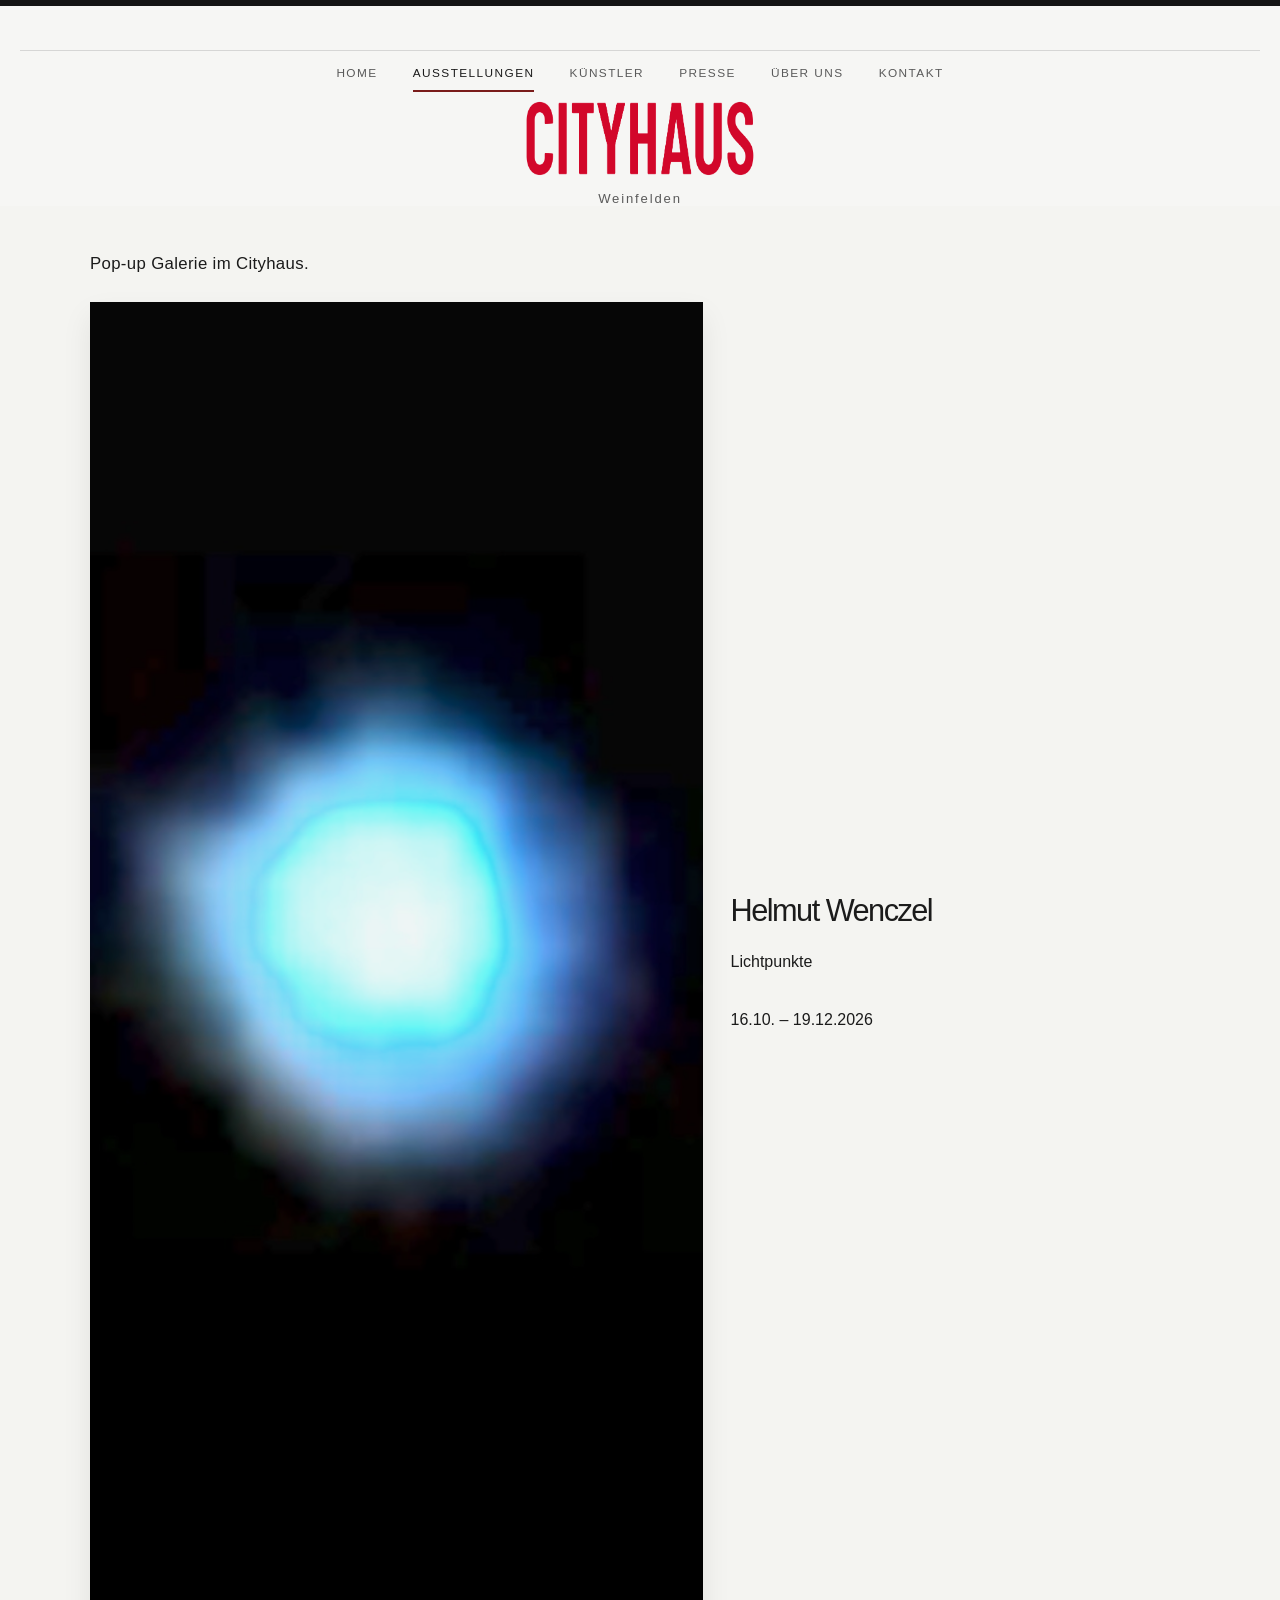
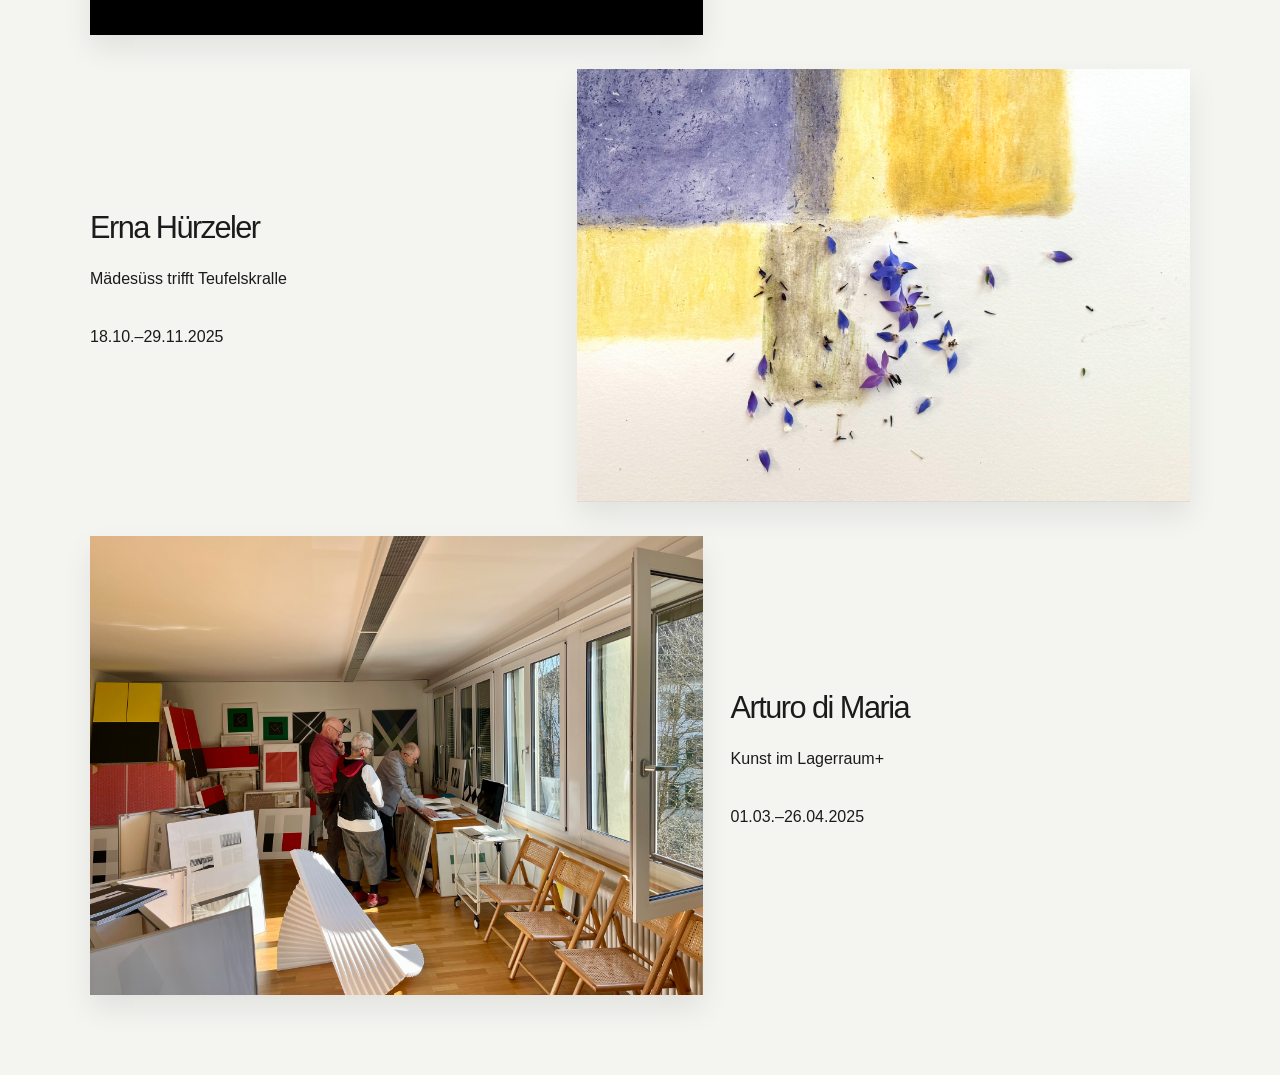
==== ausstellungen.html @ dcb04185 "Initial Cityhaus_web_neu project" ====
<!DOCTYPE html>
<html lang="de">
  <head>
    <meta charset="UTF-8" />
    <meta name="viewport" content="width=device-width, initial-scale=1.0" />
    <meta name="description" content="Ausstellungen im Cityhaus Weinfelden." />
    <title>Ausstellungen — Cityhaus</title>
    <link rel="stylesheet" href="css/style.css" />
  </head>
  <body>
    <header class="site-header">
      <button class="nav-toggle" type="button" aria-label="Menü öffnen" aria-expanded="false">
        <span></span>
        <span></span>
        <span></span>
      </button>

      <nav class="main-nav" aria-label="Hauptmenü">
        <ul>
          <li><a href="index.html">Home</a></li>
          <li><a href="ausstellungen.html" class="active">Ausstellungen</a></li>
          <li><a href="kuenstler.html">Künstler</a></li>
          <li><a href="presse.html">Presse</a></li>
          <li><a href="ueber-uns.html">Über uns</a></li>
          <li><a href="kontakt.html">Kontakt</a></li>
        </ul>
      </nav>

      <div class="brand" aria-label="Cityhaus logo">
        <img src="assets/Logo_Cityhaus.png" alt="Cityhaus Logo" />
        <div class="brand-location">Weinfelden</div>
      </div>
    </header>

    <main class="page-shell">
      <section class="page-intro">
        <p class="eyebrow">Pop-up Galerie im Cityhaus.</p>
      </section>

      <section class="exhibition-list">
        <article class="exhibit-row">
          <div class="exhibit-image">
            <img src="assets/Startseite_Aktuell.png" alt="Lichtpunkte von Helmut Wenczel" />
          </div>
          <div class="exhibit-copy">
            <h2>Helmut Wenczel</h2>
            <p class="exhibit-title">Lichtpunkte</p>
            <p class="exhibit-dates">16.10. – 19.12.2026</p>
          </div>
        </article>

        <article class="exhibit-row reverse">
          <div class="exhibit-image">
            <img src="assets/Ausstellung_Erna.png" alt="Erna Hürzeler Mädesüss trifft Teufelskralle" />
          </div>
          <div class="exhibit-copy">
            <h2>Erna Hürzeler</h2>
            <p class="exhibit-title">Mädesüss trifft Teufelskralle</p>
            <p class="exhibit-dates">18.10.–29.11.2025</p>
          </div>
        </article>

        <article class="exhibit-row">
          <div class="exhibit-image">
            <img src="assets/Ausstellung_Arturo.png" alt="Arturo di Maria Kunst im Lagerraum+" />
          </div>
          <div class="exhibit-copy">
            <h2>Arturo di Maria</h2>
            <p class="exhibit-title">Kunst im Lagerraum+</p>
            <p class="exhibit-dates">01.03.–26.04.2025</p>
          </div>
        </article>
      </section>
    </main>

    <script src="js/script.js"></script>
  </body>
</html>
---- css/style.css ----
:root {
  --bg: #f4f4f1;
  --panel: #f7f6f2;
  --text: #1b1b1b;
  --muted: #5a5a5a;
  --line: rgba(0, 0, 0, 0.13);
  --accent: #7a1c1a;
  --shadow: 0 14px 28px rgba(0, 0, 0, 0.08);
  --font-main: -apple-system, BlinkMacSystemFont, 'Segoe UI', Arial, sans-serif;
}

* { box-sizing: border-box; }

html, body {
  margin: 0;
  padding: 0;
  min-height: 100%;
  background: var(--bg);
  color: var(--text);
  font-family: var(--font-main);
}

img {
  display: block;
  max-width: 100%;
}

a {
  color: inherit;
  text-decoration: none;
}

body {
  min-height: 100vh;
  border-top: 6px solid #141414;
}

.site-header {
  position: relative;
  display: flex;
  flex-direction: column;
  align-items: center;
  justify-content: center;
  padding: 24px 20px 0;
  background: rgba(255,255,255,0.2);
}

.brand {
  display: flex;
  flex-direction: column;
  align-items: center;
  gap: 6px;
  text-align: center;
}

.brand img {
  width: min(260px, 60vw);
  height: auto;
}

.brand-location {
  font-size: 0.82rem;
  letter-spacing: 0.14em;
  text-transform: none;
  font-weight: 500;
  color: var(--muted);
}

.main-nav {
  width: 100%;
  margin-top: 20px;
  border-top: 1px solid var(--line);
  padding-top: 12px;
}

.main-nav ul {
  list-style: none;
  display: flex;
  justify-content: center;
  align-items: center;
  flex-wrap: wrap;
  gap: 0.9rem 2.2rem;
  margin: 0;
  padding: 0;
}

.main-nav a {
  position: relative;
  display: inline-block;
  font-size: 0.74rem;
  letter-spacing: 0.12em;
  text-transform: uppercase;
  color: var(--muted);
  padding: 0 0 12px;
  transition: color 0.2s ease;
}

.main-nav a::after {
  content: "";
  position: absolute;
  left: 0;
  bottom: 0;
  width: 100%;
  height: 2px;
  background: transparent;
  transition: background 0.2s ease;
}

.main-nav a:hover,
.main-nav a.active {
  color: var(--text);
}

.main-nav a:hover::after,
.main-nav a.active::after {
  background: var(--accent);
}

.nav-toggle {
  display: none;
}

.page-shell {
  max-width: 1100px;
  width: min(1100px, calc(100% - 32px));
  margin: 0 auto;
  padding: 48px 0 80px;
}

.home-page {
  padding-top: 38px;
}

.hero-split {
  display: grid;
  grid-template-columns: 1.2fr 0.8fr;
  align-items: center;
  gap: 36px;
}

.hero-image-panel {
  background: var(--panel);
  padding: 0;
  box-shadow: var(--shadow);
}

.hero-image-panel img {
  width: 100%;
  height: auto;
  object-fit: cover;
}

.hero-copy {
  display: flex;
  flex-direction: column;
  align-items: flex-start;
  justify-content: center;
  gap: 0.2rem;
}

.hero-copy h1,
.page-intro h1,
.contact-card h1,
.about-text h1,
.press-intro h1 {
  margin: 0;
  font-size: clamp(2.2rem, 3vw, 3.1rem);
  font-weight: 600;
  letter-spacing: -0.04em;
}

.hero-copy .artist-name,
.hero-copy .series-name,
.hero-copy .event-date,
.exhibit-copy h2,
.featured-copy h2,
.artist-card h3,
.contact-card p,
.about-text p {
  margin: 0;
}

.hero-copy .artist-name {
  margin-top: 18px;
  font-weight: 700;
  font-size: 1.05rem;
}

.hero-copy .series-name,
.hero-copy .event-date,
.exhibit-title,
.exhibit-dates,
.featured-copy p,
.contact-card p,
.about-text p {
  font-size: 1rem;
  color: var(--text);
}

.page-intro {
  margin-bottom: 28px;
}

.eyebrow {
  margin: 0;
  font-weight: 500;
  letter-spacing: 0.02em;
  font-size: 1.05rem;
}

.exhibition-list {
  display: flex;
  flex-direction: column;
  gap: 34px;
}

.exhibit-row {
  display: grid;
  grid-template-columns: 1.2fr 0.9fr;
  gap: 28px;
  align-items: center;
}

.exhibit-row.reverse {
  grid-template-columns: 0.9fr 1.2fr;
}

.exhibit-row.reverse .exhibit-image { order: 2; }
.exhibit-row.reverse .exhibit-copy { order: 1; }

.exhibit-image {
  background: var(--panel);
  box-shadow: var(--shadow);
}

.exhibit-image img {
  width: 100%;
  height: auto;
  object-fit: cover;
}

.exhibit-copy {
  display: flex;
  flex-direction: column;
  gap: 0.5rem;
}

.exhibit-copy h2 {
  font-size: clamp(1.8rem, 2.4vw, 2.6rem);
  font-weight: 500;
  letter-spacing: -0.05em;
}

.exhibit-title,
.exhibit-dates {
  color: var(--text);
}

.artists-feature {
  margin-bottom: 26px;
}

.featured-artist {
  display: flex;
  flex-direction: column;
  align-items: center;
  text-align: center;
  gap: 18px;
}

.featured-artist img {
  width: min(520px, 100%);
  height: auto;
  box-shadow: var(--shadow);
}

.featured-copy {
  display: flex;
  flex-direction: column;
  gap: 8px;
}

.featured-copy h2 {
  font-size: clamp(2rem, 2.5vw, 2.8rem);
  font-weight: 500;
  letter-spacing: -0.05em;
}

.artist-row {
  display: grid;
  grid-template-columns: 1fr 1fr;
  gap: 28px;
  margin-top: 8px;
}

.artist-card {
  text-align: center;
}

.artist-card img {
  width: 100%;
  max-width: 440px;
  margin: 0 auto 12px;
  box-shadow: var(--shadow);
}

.artist-card h3 {
  font-size: 1.3rem;
  font-weight: 500;
}

.press-list {
  display: flex;
  flex-direction: column;
  gap: 18px;
  max-width: 760px;
}

.press-item {
  display: flex;
  align-items: center;
  gap: 18px;
  padding: 18px 22px;
  background: rgba(255,255,255,0.4);
  border: 1px solid var(--line);
  transition: transform 0.2s ease, border-color 0.2s ease;
}

.press-item:hover {
  transform: translateY(-1px);
  border-color: rgba(0,0,0,0.25);
}

.press-badge {
  display: inline-flex;
  align-items: center;
  justify-content: center;
  width: 52px;
  height: 28px;
  border-radius: 4px;
  background: var(--accent);
  color: white;
  font-size: 0.72rem;
  font-weight: 700;
  letter-spacing: 0.08em;
}

.about-page,
.contact-page {
  display: flex;
  flex-direction: column;
  align-items: center;
  justify-content: center;
}

.about-visual {
  width: min(840px, 100%);
  margin-bottom: 26px;
}

.about-visual img {
  width: 100%;
  height: auto;
}

.about-text {
  max-width: 760px;
  text-align: center;
}

.contact-card {
  width: min(620px, 100%);
  text-align: center;
  padding: 42px 30px;
  background: rgba(255,255,255,0.35);
  border: 1px solid var(--line);
  box-shadow: var(--shadow);
}

.contact-card h1 {
  margin-bottom: 18px;
}

.contact-card p {
  margin-bottom: 10px;
}

.contact-card a {
  color: var(--text);
  text-decoration: underline;
  text-underline-offset: 0.18em;
}

.contact-hours {
  margin-top: 26px;
}

.contact-hours h2 {
  margin: 0 0 12px;
  font-size: 1.05rem;
  letter-spacing: 0.08em;
  text-transform: uppercase;
  font-weight: 600;
}

@media (max-width: 768px) {
  .site-header {
    padding-top: 18px;
    align-items: flex-start;
  }

  .brand {
    width: 100%;
    align-items: flex-start;
    text-align: left;
  }

  .brand img {
    width: min(220px, 52vw);
  }

  .nav-toggle {
    position: fixed;
    top: 20px;
    right: 20px;
    display: block;
    width: 40px;
    height: 28px;
    background: transparent;
    border: none;
    z-index: 1001;
    cursor: pointer;
  }

  .nav-toggle span {
    position: absolute;
    left: 0;
    width: 100%;
    height: 2px;
    background: var(--text);
    transition: 0.2s ease;
  }

  .nav-toggle span:nth-child(1) { top: 0; }
  .nav-toggle span:nth-child(2) { top: 12px; }
  .nav-toggle span:nth-child(3) { top: 24px; }

  .nav-toggle.is-active span:nth-child(1) {
    top: 12px;
    transform: rotate(45deg);
  }

  .nav-toggle.is-active span:nth-child(2) {
    opacity: 0;
  }

  .nav-toggle.is-active span:nth-child(3) {
    top: 12px;
    transform: rotate(-45deg);
  }

  .main-nav {
    position: fixed;
    inset: 0;
    display: none;
    background: rgba(220, 220, 220, 0.98);
    padding: 120px 26px 36px;
    margin: 0;
    z-index: 1000;
    border-top: none;
  }

  .main-nav.is-open {
    display: block;
  }

  .main-nav ul {
    flex-direction: column;
    align-items: flex-end;
    gap: 1.4rem;
  }

  .main-nav a {
    font-size: 2rem;
    letter-spacing: 0.02em;
    text-transform: none;
    padding: 0;
  }

  .hero-split,
  .exhibit-row,
  .exhibit-row.reverse,
  .artist-row {
    grid-template-columns: 1fr;
  }

  .exhibit-row.reverse .exhibit-image,
  .exhibit-row.reverse .exhibit-copy {
    order: initial;
  }

  .page-shell {
    width: min(100% - 24px, 1100px);
    padding-top: 28px;
  }

  .contact-card {
    padding: 26px 18px;
  }
}
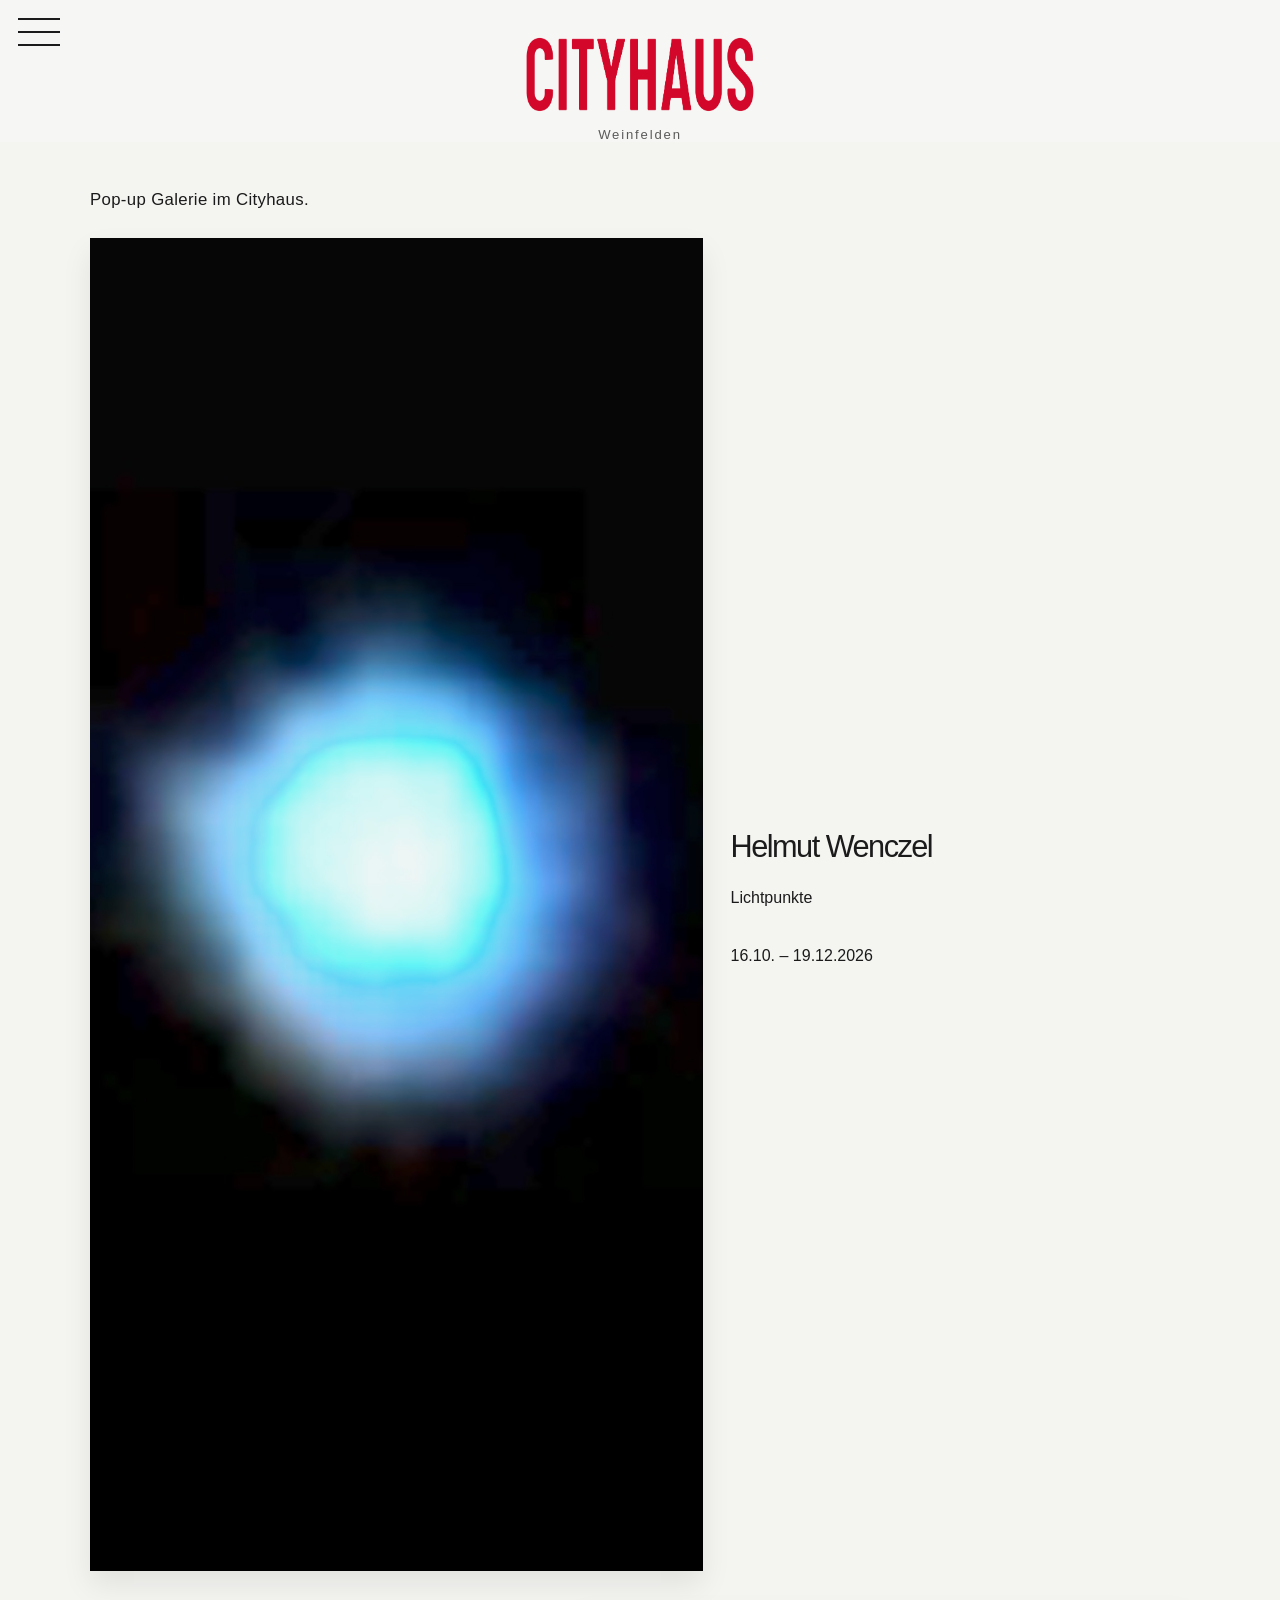
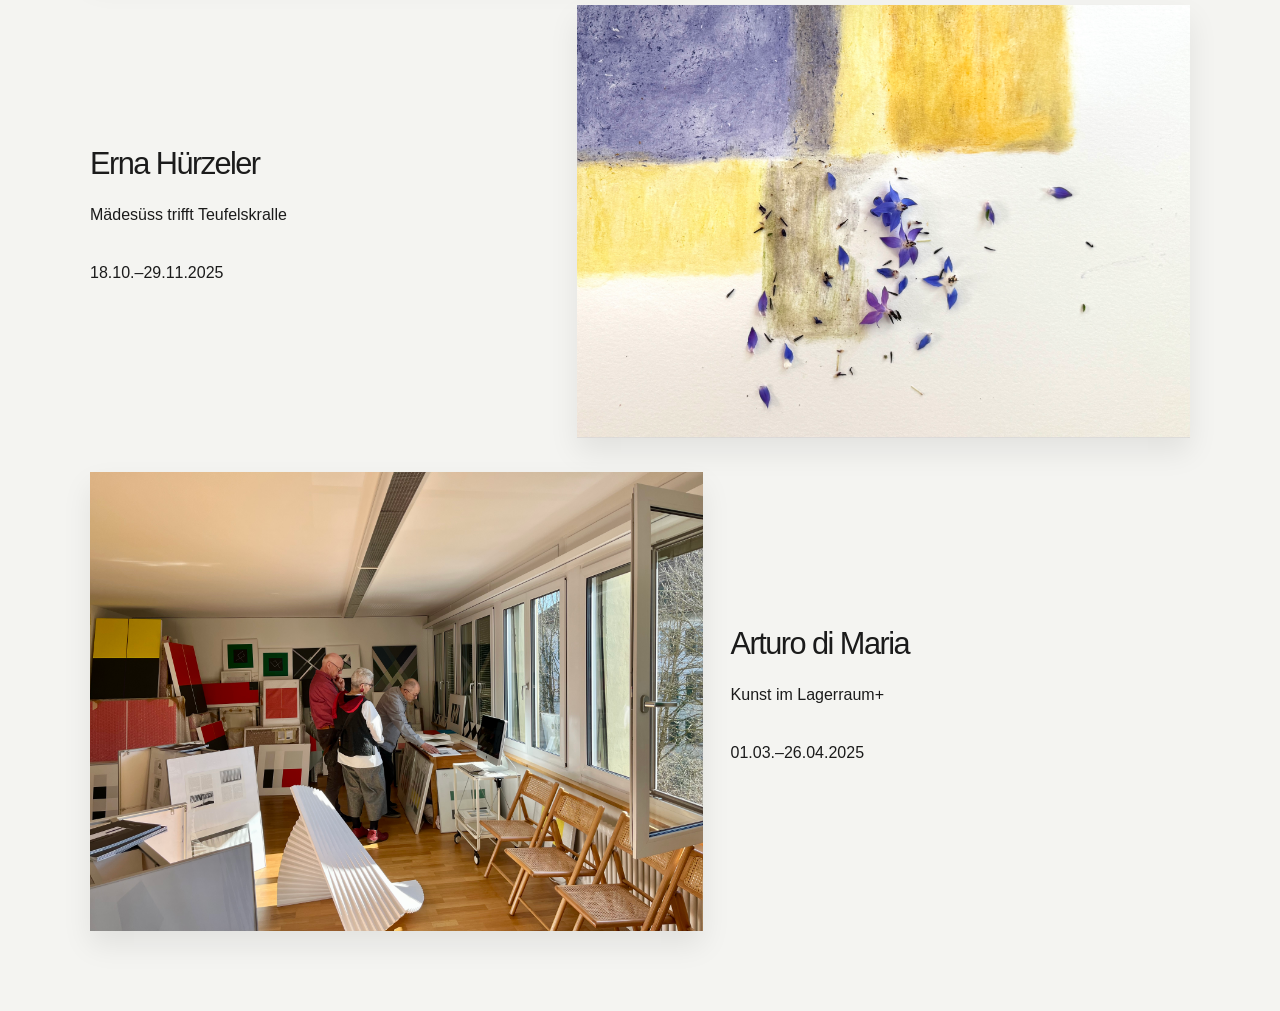
==== commit ba47b034: "Standalone Cityhaus landing page and mobile menu" ====
--- a/ausstellungen.html
+++ b/ausstellungen.html
@@ -26,10 +26,10 @@
         </ul>
       </nav>
 
-      <div class="brand" aria-label="Cityhaus logo">
+      <a href="/" class="brand" aria-label="Cityhaus logo">
         <img src="assets/Logo_Cityhaus.png" alt="Cityhaus Logo" />
         <div class="brand-location">Weinfelden</div>
-      </div>
+      </a>
     </header>
 
     <main class="page-shell">
--- a/css/style.css
+++ b/css/style.css
@@ -32,7 +32,6 @@
 
 body {
   min-height: 100vh;
-  border-top: 6px solid #141414;
 }
 
 .site-header {
@@ -41,7 +40,7 @@
   flex-direction: column;
   align-items: center;
   justify-content: center;
-  padding: 24px 20px 0;
+  padding: 18px 20px 0;
   background: rgba(255,255,255,0.2);
 }
 
@@ -49,8 +48,11 @@
   display: flex;
   flex-direction: column;
   align-items: center;
+  justify-content: center;
   gap: 6px;
   text-align: center;
+  width: 100%;
+  padding-top: 10px;
 }
 
 .brand img {
@@ -67,19 +69,24 @@
 }
 
 .main-nav {
-  width: 100%;
-  margin-top: 20px;
-  border-top: 1px solid var(--line);
-  padding-top: 12px;
+  position: fixed;
+  inset: 0;
+  display: none;
+  background: rgba(224, 224, 220, 0.98);
+  z-index: 1000;
+  padding: 110px 28px 40px;
+}
+
+.main-nav.is-open {
+  display: block;
 }
 
 .main-nav ul {
   list-style: none;
   display: flex;
-  justify-content: center;
-  align-items: center;
-  flex-wrap: wrap;
-  gap: 0.9rem 2.2rem;
+  flex-direction: column;
+  align-items: flex-start;
+  gap: 20px;
   margin: 0;
   padding: 0;
 }
@@ -87,37 +94,63 @@
 .main-nav a {
   position: relative;
   display: inline-block;
-  font-size: 0.74rem;
-  letter-spacing: 0.12em;
-  text-transform: uppercase;
-  color: var(--muted);
-  padding: 0 0 12px;
+  font-size: clamp(1.8rem, 4vw, 2.8rem);
+  letter-spacing: 0.02em;
+  text-transform: none;
+  color: var(--text);
+  padding: 0;
   transition: color 0.2s ease;
+  font-weight: 500;
 }
 
 .main-nav a::after {
-  content: "";
+  content: none;
+}
+
+.main-nav a:hover,
+.main-nav a.active {
+  color: var(--accent);
+}
+
+.nav-toggle {
+  position: fixed;
+  top: 18px;
+  left: 18px;
+  display: block;
+  width: 42px;
+  height: 30px;
+  background: transparent;
+  border: none;
+  z-index: 1001;
+  cursor: pointer;
+  padding: 0;
+}
+
+.nav-toggle span {
   position: absolute;
   left: 0;
-  bottom: 0;
   width: 100%;
   height: 2px;
-  background: transparent;
-  transition: background 0.2s ease;
-}
-
-.main-nav a:hover,
-.main-nav a.active {
-  color: var(--text);
-}
-
-.main-nav a:hover::after,
-.main-nav a.active::after {
-  background: var(--accent);
-}
-
-.nav-toggle {
-  display: none;
+  background: var(--text);
+  transition: 0.2s ease;
+}
+
+.nav-toggle span:nth-child(1) { top: 0; }
+.nav-toggle span:nth-child(2) { top: 13px; }
+.nav-toggle span:nth-child(3) { top: 26px; }
+
+.nav-toggle.is-active span:nth-child(1) {
+  top: 13px;
+  transform: rotate(45deg);
+}
+
+.nav-toggle.is-active span:nth-child(2) {
+  opacity: 0;
+}
+
+.nav-toggle.is-active span:nth-child(3) {
+  top: 13px;
+  transform: rotate(-45deg);
 }
 
 .page-shell {
@@ -133,21 +166,26 @@
 
 .hero-split {
   display: grid;
-  grid-template-columns: 1.2fr 0.8fr;
+  grid-template-columns: 1fr 0.8fr;
   align-items: center;
   gap: 36px;
+  max-width: 900px;
+  margin: 0 auto;
 }
 
 .hero-image-panel {
   background: var(--panel);
   padding: 0;
   box-shadow: var(--shadow);
+  max-width: 640px;
+  justify-self: center;
 }
 
 .hero-image-panel img {
   width: 100%;
   height: auto;
   object-fit: cover;
+  display: block;
 }
 
 .hero-copy {
@@ -351,6 +389,7 @@
   flex-direction: column;
   align-items: center;
   justify-content: center;
+  gap: 22px;
 }
 
 .about-visual {
@@ -368,24 +407,25 @@
   text-align: center;
 }
 
-.contact-card {
-  width: min(620px, 100%);
+.contact-info {
+  width: min(760px, 100%);
   text-align: center;
-  padding: 42px 30px;
-  background: rgba(255,255,255,0.35);
-  border: 1px solid var(--line);
-  box-shadow: var(--shadow);
-}
-
-.contact-card h1 {
-  margin-bottom: 18px;
-}
-
-.contact-card p {
-  margin-bottom: 10px;
-}
-
-.contact-card a {
+}
+
+.contact-info h1 {
+  margin: 0 0 18px;
+  font-size: clamp(2.2rem, 3vw, 3.1rem);
+  font-weight: 600;
+  letter-spacing: -0.04em;
+}
+
+.contact-info p {
+  margin: 0 0 10px;
+  font-size: 1rem;
+  color: var(--text);
+}
+
+.contact-info a {
   color: var(--text);
   text-decoration: underline;
   text-underline-offset: 0.18em;
@@ -403,88 +443,62 @@
   font-weight: 600;
 }
 
+.map-frame {
+  width: min(980px, 100%);
+  height: 320px;
+  background: #efefeb;
+  border: 1px solid var(--line);
+  box-shadow: var(--shadow);
+}
+
+.leaflet-tooltip.cityhaus-map-label {
+  background: rgba(61, 61, 61, 0.85);
+  color: #fff;
+  border: none;
+  border-radius: 0;
+  box-shadow: none;
+  font-family: var(--font-main);
+  font-size: 0.8rem;
+  letter-spacing: 0.3px;
+  padding: 6px 12px;
+}
+
+.leaflet-tooltip.cityhaus-map-label::before {
+  display: none;
+}
+
+.leaflet-control-attribution {
+  background: transparent;
+  font-size: 0.6rem;
+  color: #bbb;
+  padding: 1px 4px;
+}
+
+.leaflet-control-attribution a {
+  color: #bbb;
+}
+
+@media (min-width: 769px) {
+  .nav-toggle {
+    display: block;
+  }
+
+  .main-nav {
+    display: none;
+  }
+}
+
 @media (max-width: 768px) {
   .site-header {
     padding-top: 18px;
-    align-items: flex-start;
   }
 
   .brand {
-    width: 100%;
-    align-items: flex-start;
-    text-align: left;
+    justify-content: center;
   }
 
   .brand img {
-    width: min(220px, 52vw);
-  }
-
-  .nav-toggle {
-    position: fixed;
-    top: 20px;
-    right: 20px;
-    display: block;
-    width: 40px;
-    height: 28px;
-    background: transparent;
-    border: none;
-    z-index: 1001;
-    cursor: pointer;
-  }
-
-  .nav-toggle span {
-    position: absolute;
-    left: 0;
-    width: 100%;
-    height: 2px;
-    background: var(--text);
-    transition: 0.2s ease;
-  }
-
-  .nav-toggle span:nth-child(1) { top: 0; }
-  .nav-toggle span:nth-child(2) { top: 12px; }
-  .nav-toggle span:nth-child(3) { top: 24px; }
-
-  .nav-toggle.is-active span:nth-child(1) {
-    top: 12px;
-    transform: rotate(45deg);
-  }
-
-  .nav-toggle.is-active span:nth-child(2) {
-    opacity: 0;
-  }
-
-  .nav-toggle.is-active span:nth-child(3) {
-    top: 12px;
-    transform: rotate(-45deg);
-  }
-
-  .main-nav {
-    position: fixed;
-    inset: 0;
-    display: none;
-    background: rgba(220, 220, 220, 0.98);
-    padding: 120px 26px 36px;
-    margin: 0;
-    z-index: 1000;
-    border-top: none;
-  }
-
-  .main-nav.is-open {
-    display: block;
-  }
-
-  .main-nav ul {
-    flex-direction: column;
-    align-items: flex-end;
-    gap: 1.4rem;
-  }
-
-  .main-nav a {
-    font-size: 2rem;
-    letter-spacing: 0.02em;
-    text-transform: none;
-    padding: 0;
+    width: min(240px, 60vw);
   }
 
   .hero-split,
@@ -504,7 +518,11 @@
     padding-top: 28px;
   }
 
-  .contact-card {
-    padding: 26px 18px;
-  }
-}
+  .contact-info {
+    padding: 0 8px;
+  }
+
+  .map-frame {
+    height: 280px;
+  }
+}
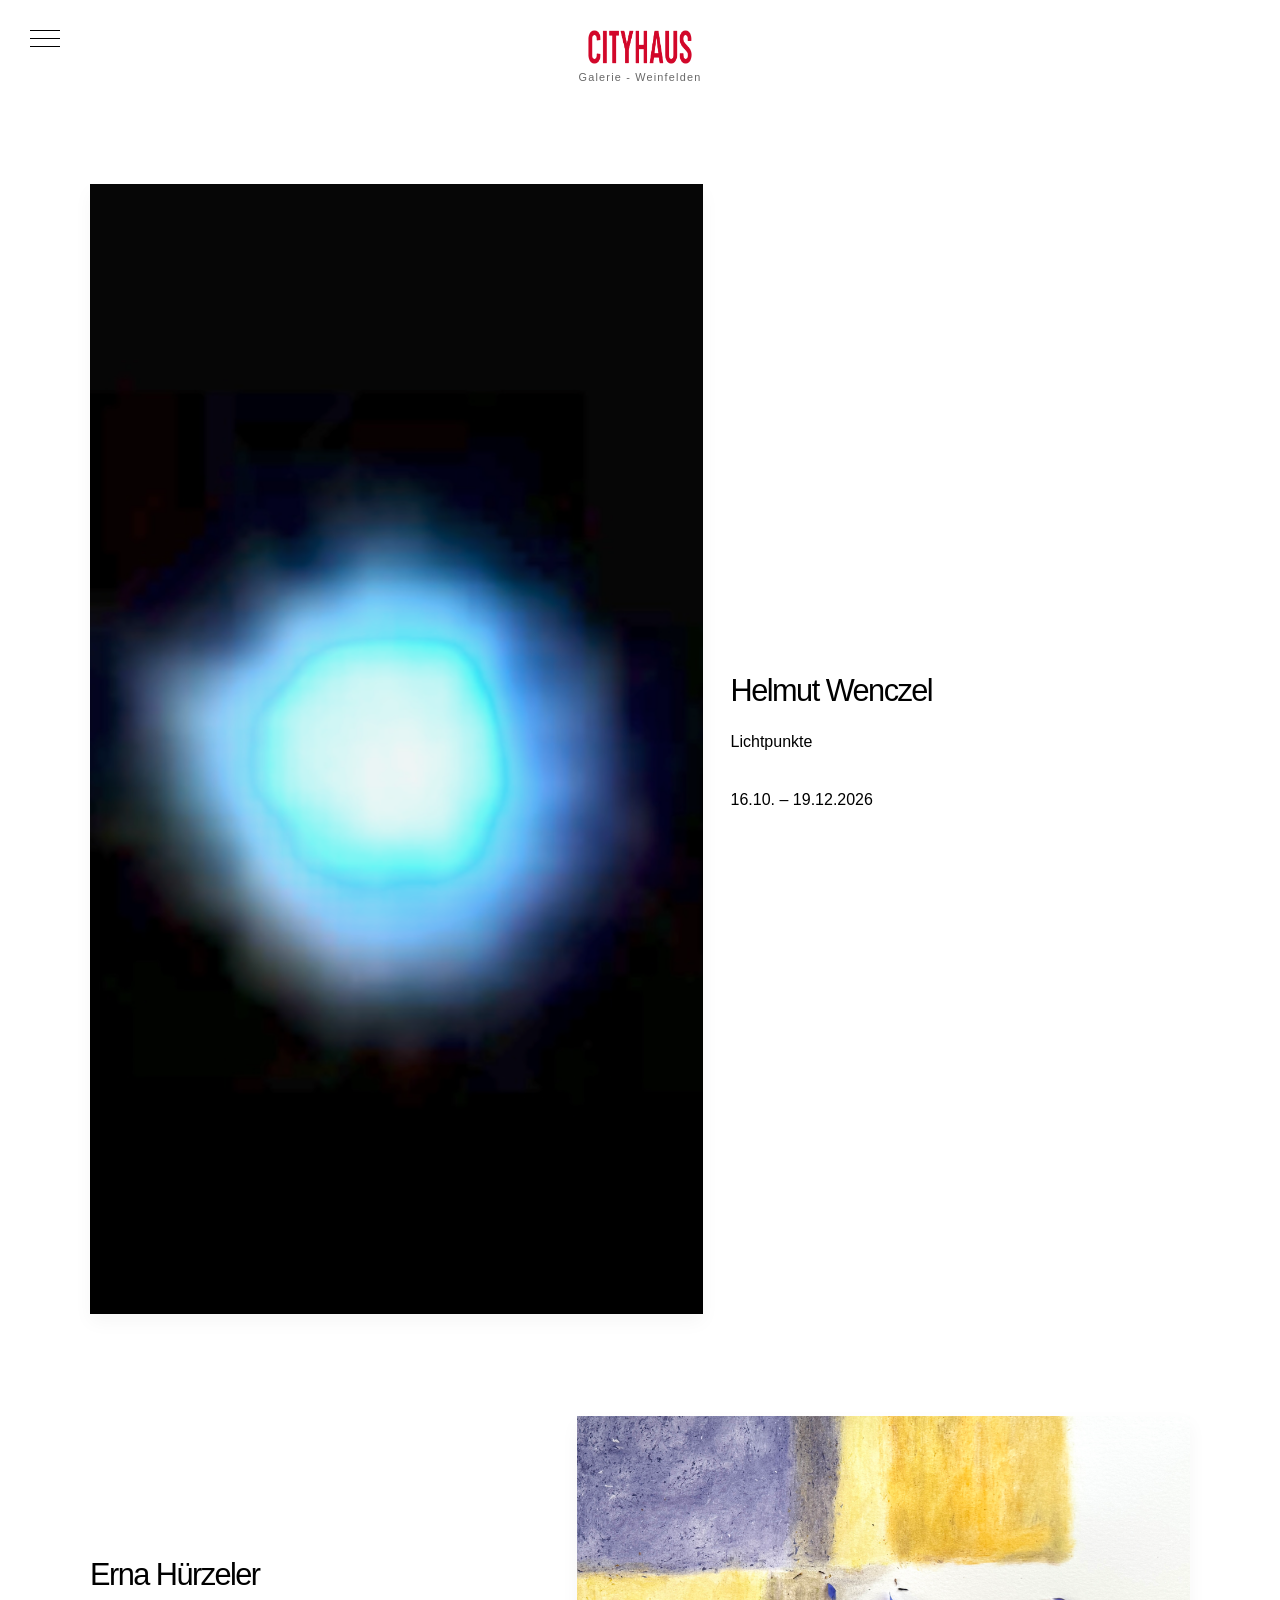
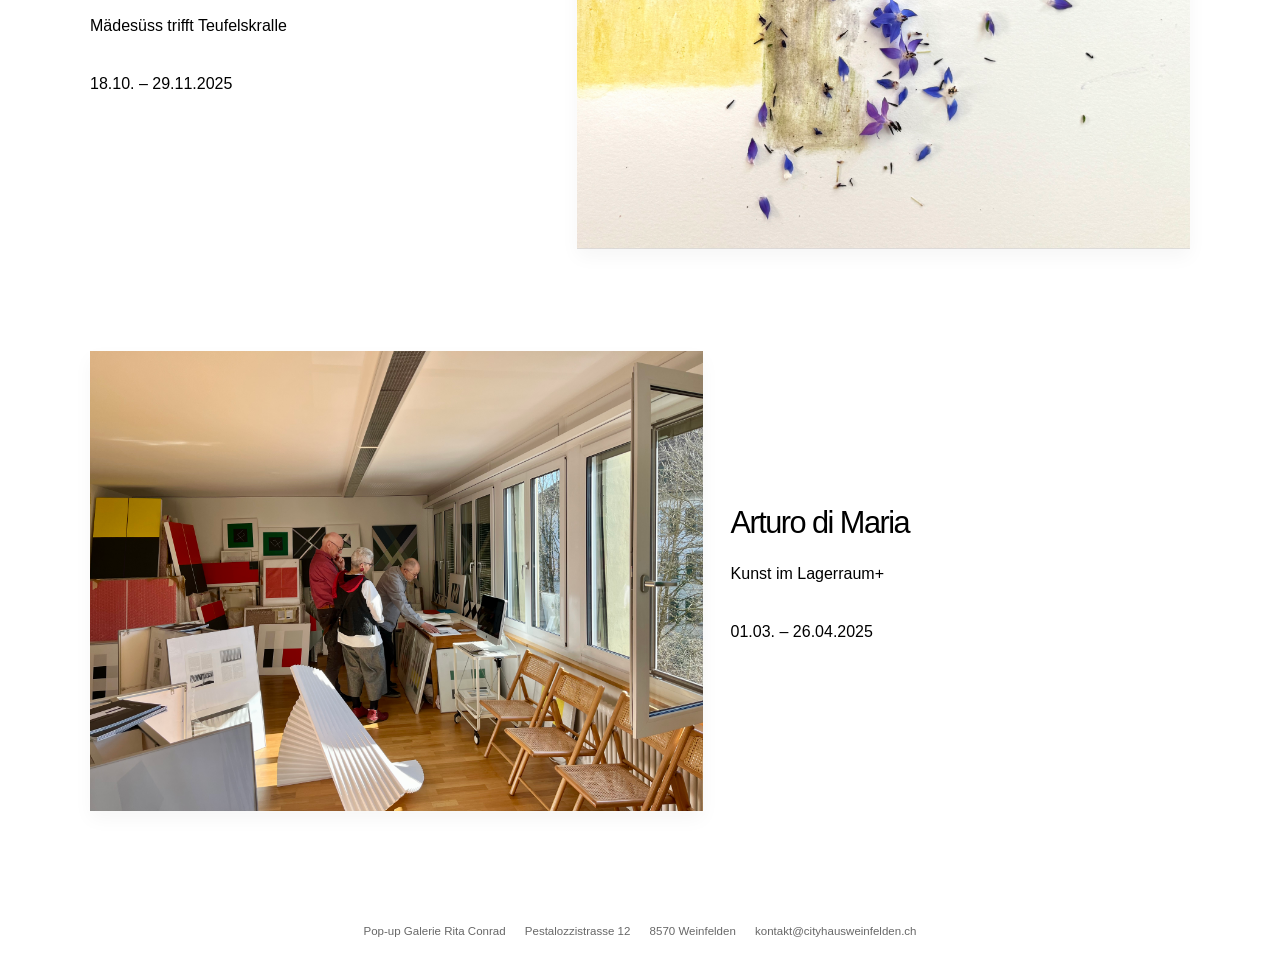
==== commit 773ef477: "Finalize Cityhaus design updates" ====
--- a/ausstellungen.html
+++ b/ausstellungen.html
@@ -26,17 +26,13 @@
         </ul>
       </nav>
 
-      <a href="/" class="brand" aria-label="Cityhaus logo">
+      <a href="index.html" class="brand" aria-label="Cityhaus logo">
         <img src="assets/Logo_Cityhaus.png" alt="Cityhaus Logo" />
-        <div class="brand-location">Weinfelden</div>
+        <div class="brand-location">Galerie - Weinfelden</div>
       </a>
     </header>
 
     <main class="page-shell">
-      <section class="page-intro">
-        <p class="eyebrow">Pop-up Galerie im Cityhaus.</p>
-      </section>
-
       <section class="exhibition-list">
         <article class="exhibit-row">
           <div class="exhibit-image">
@@ -56,7 +52,7 @@
           <div class="exhibit-copy">
             <h2>Erna Hürzeler</h2>
             <p class="exhibit-title">Mädesüss trifft Teufelskralle</p>
-            <p class="exhibit-dates">18.10.–29.11.2025</p>
+            <p class="exhibit-dates">18.10. – 29.11.2025</p>
           </div>
         </article>
 
@@ -67,12 +63,21 @@
           <div class="exhibit-copy">
             <h2>Arturo di Maria</h2>
             <p class="exhibit-title">Kunst im Lagerraum+</p>
-            <p class="exhibit-dates">01.03.–26.04.2025</p>
+            <p class="exhibit-dates">01.03. – 26.04.2025</p>
           </div>
         </article>
       </section>
     </main>
 
+    <footer class="site-footer">
+      <div class="site-footer-row">
+        <p>Pop-up Galerie Rita Conrad</p>
+        <p>Pestalozzistrasse 12</p>
+        <p>8570 Weinfelden</p>
+        <p><a href="mailto:kontakt@cityhausweinfelden.ch">kontakt@cityhausweinfelden.ch</a></p>
+      </div>
+    </footer>
+
     <script src="js/script.js"></script>
   </body>
 </html>
--- a/css/style.css
+++ b/css/style.css
@@ -1,12 +1,12 @@
 :root {
-  --bg: #f4f4f1;
-  --panel: #f7f6f2;
-  --text: #1b1b1b;
-  --muted: #5a5a5a;
-  --line: rgba(0, 0, 0, 0.13);
+  --bg: #ffffff;
+  --panel: #ffffff;
+  --text: #000000;
+  --muted: #000000;
+  --line: rgba(0, 0, 0, 0.12);
   --accent: #7a1c1a;
-  --shadow: 0 14px 28px rgba(0, 0, 0, 0.08);
-  --font-main: -apple-system, BlinkMacSystemFont, 'Segoe UI', Arial, sans-serif;
+  --shadow: 0 8px 18px rgba(0, 0, 0, 0.04);
+  --font-main: 'Theinhardt Pan UltraLight', 'Theinhardt', 'Helvetica Neue', Arial, sans-serif;
 }
 
 * { box-sizing: border-box; }
@@ -15,9 +15,10 @@
   margin: 0;
   padding: 0;
   min-height: 100%;
-  background: var(--bg);
+  background: #ffffff;
   color: var(--text);
   font-family: var(--font-main);
+  font-weight: 300;
 }
 
 img {
@@ -41,7 +42,7 @@
   align-items: center;
   justify-content: center;
   padding: 18px 20px 0;
-  background: rgba(255,255,255,0.2);
+  background: #ffffff;
 }
 
 .brand {
@@ -49,30 +50,32 @@
   flex-direction: column;
   align-items: center;
   justify-content: center;
-  gap: 6px;
+  gap: 4px;
   text-align: center;
   width: 100%;
-  padding-top: 10px;
+  margin: 0;
+  padding-top: 8px;
 }
 
 .brand img {
-  width: min(260px, 60vw);
+  width: min(118px, 24vw);
   height: auto;
 }
 
 .brand-location {
-  font-size: 0.82rem;
-  letter-spacing: 0.14em;
+  font-size: 0.68rem;
+  letter-spacing: 0.11em;
   text-transform: none;
-  font-weight: 500;
-  color: var(--muted);
+  font-weight: 400;
+  color: rgba(0, 0, 0, 0.6);
+  line-height: 1.1;
 }
 
 .main-nav {
   position: fixed;
   inset: 0;
   display: none;
-  background: rgba(224, 224, 220, 0.98);
+  background: rgba(255, 255, 255, 0.98);
   z-index: 1000;
   padding: 110px 28px 40px;
 }
@@ -100,7 +103,7 @@
   color: var(--text);
   padding: 0;
   transition: color 0.2s ease;
-  font-weight: 500;
+  font-weight: 400;
 }
 
 .main-nav a::after {
@@ -114,11 +117,11 @@
 
 .nav-toggle {
   position: fixed;
-  top: 18px;
-  left: 18px;
+  top: 30px;
+  left: 30px;
   display: block;
-  width: 42px;
-  height: 30px;
+  width: 30px;
+  height: 18px;
   background: transparent;
   border: none;
   z-index: 1001;
@@ -130,14 +133,14 @@
   position: absolute;
   left: 0;
   width: 100%;
-  height: 2px;
+  height: 1px;
   background: var(--text);
   transition: 0.2s ease;
 }
 
 .nav-toggle span:nth-child(1) { top: 0; }
-.nav-toggle span:nth-child(2) { top: 13px; }
-.nav-toggle span:nth-child(3) { top: 26px; }
+.nav-toggle span:nth-child(2) { top: 8px; }
+.nav-toggle span:nth-child(3) { top: 16px; }
 
 .nav-toggle.is-active span:nth-child(1) {
   top: 13px;
@@ -157,11 +160,7 @@
   max-width: 1100px;
   width: min(1100px, calc(100% - 32px));
   margin: 0 auto;
-  padding: 48px 0 80px;
-}
-
-.home-page {
-  padding-top: 38px;
+  padding: 100px 0 80px;
 }
 
 .hero-split {
@@ -174,11 +173,12 @@
 }
 
 .hero-image-panel {
-  background: var(--panel);
+  background: transparent;
   padding: 0;
-  box-shadow: var(--shadow);
+  box-shadow: none;
   max-width: 640px;
   justify-self: center;
+  overflow: visible;
 }
 
 .hero-image-panel img {
@@ -186,6 +186,9 @@
   height: auto;
   object-fit: cover;
   display: block;
+  transform: none;
+  transform-origin: center;
+  margin: 0;
 }
 
 .hero-copy {
@@ -199,12 +202,18 @@
 .hero-copy h1,
 .page-intro h1,
 .contact-card h1,
-.about-text h1,
-.press-intro h1 {
+.about-text h1 {
   margin: 0;
   font-size: clamp(2.2rem, 3vw, 3.1rem);
-  font-weight: 600;
+  font-weight: 400;
   letter-spacing: -0.04em;
+  color: #000000;
+}
+
+.hero-copy .artist-name,
+.hero-copy .series-name,
+.hero-copy .event-date {
+  color: rgba(0, 0, 0, 0.6);
 }
 
 .hero-copy .artist-name,
@@ -220,7 +229,7 @@
 
 .hero-copy .artist-name {
   margin-top: 18px;
-  font-weight: 700;
+  font-weight: 400;
   font-size: 1.05rem;
 }
 
@@ -232,7 +241,30 @@
 .contact-card p,
 .about-text p {
   font-size: 1rem;
-  color: var(--text);
+  color: rgba(0, 0, 0, 0.6);
+}
+
+.initial-prompt {
+  margin-top: 52px;
+  padding: 28px 0 0;
+  border-top: 1px solid var(--line);
+}
+
+.prompt-label {
+  margin: 0 0 12px;
+  font-size: 0.72rem;
+  letter-spacing: 0.18em;
+  text-transform: uppercase;
+  color: var(--muted);
+}
+
+.prompt-text {
+  margin: 0;
+  font-size: clamp(1.2rem, 2vw, 2.2rem);
+  line-height: 1.3;
+  letter-spacing: -0.04em;
+  color: var(--text);
+  max-width: 1100px;
 }
 
 .page-intro {
@@ -249,7 +281,7 @@
 .exhibition-list {
   display: flex;
   flex-direction: column;
-  gap: 34px;
+  gap: 102px;
 }
 
 .exhibit-row {
@@ -326,61 +358,108 @@
 
 .artist-row {
   display: grid;
+  grid-template-columns: 1.1fr 0.9fr;
+  gap: 28px;
+  align-items: center;
+  margin-top: 0;
+}
+
+.artist-list {
+  display: flex;
+  flex-direction: column;
+  gap: 102px;
+}
+
+.artist-card {
+  display: grid;
   grid-template-columns: 1fr 1fr;
   gap: 28px;
-  margin-top: 8px;
-}
-
-.artist-card {
+  align-items: center;
+  text-align: left;
+}
+
+.artist-card-reverse {
+  grid-template-columns: 1fr 1fr;
+}
+
+.artist-card-reverse > div {
+  order: 1;
+}
+
+.artist-card-reverse > img {
+  order: 2;
+}
+
+.artist-card img {
+  width: 100%;
+  max-width: 460px;
+  margin: 0;
+  box-shadow: var(--shadow);
+}
+
+.artist-card h3 {
+  margin: 0;
+  font-size: clamp(1.7rem, 2vw, 2.4rem);
+  font-weight: 500;
+  letter-spacing: -0.05em;
+}
+
+.artist-card p {
+  margin: 0;
+  font-size: 1rem;
+  line-height: 1.5;
+}
+
+.artist-card > div {
+  display: flex;
+  flex-direction: column;
+  gap: 1.9rem;
+}
+
+.press-list {
+  display: flex;
+  flex-direction: column;
+  max-width: 1100px;
+  width: 100%;
+  margin: 0 auto;
+  align-items: center;
   text-align: center;
-}
-
-.artist-card img {
-  width: 100%;
-  max-width: 440px;
-  margin: 0 auto 12px;
-  box-shadow: var(--shadow);
-}
-
-.artist-card h3 {
-  font-size: 1.3rem;
-  font-weight: 500;
-}
-
-.press-list {
-  display: flex;
-  flex-direction: column;
-  gap: 18px;
-  max-width: 760px;
+  gap: 14px;
 }
 
 .press-item {
-  display: flex;
-  align-items: center;
-  gap: 18px;
-  padding: 18px 22px;
-  background: rgba(255,255,255,0.4);
-  border: 1px solid var(--line);
-  transition: transform 0.2s ease, border-color 0.2s ease;
-}
-
-.press-item:hover {
-  transform: translateY(-1px);
-  border-color: rgba(0,0,0,0.25);
-}
-
-.press-badge {
-  display: inline-flex;
-  align-items: center;
-  justify-content: center;
-  width: 52px;
-  height: 28px;
-  border-radius: 4px;
-  background: var(--accent);
-  color: white;
-  font-size: 0.72rem;
-  font-weight: 700;
-  letter-spacing: 0.08em;
+  display: block;
+  width: 100%;
+  padding: 0;
+  border: none;
+  color: var(--text);
+  text-decoration: none;
+}
+
+.press-item:last-child {
+  border-bottom: none;
+}
+
+.press-item:hover .press-title,
+.press-item:hover .press-meta {
+  text-decoration: underline;
+  text-underline-offset: 0.12em;
+}
+
+.press-title {
+  display: block;
+  font-size: clamp(1.05rem, 1.8vw, 1.7rem);
+  line-height: 1.4;
+  letter-spacing: -0.02em;
+  color: var(--text);
+}
+
+.press-meta {
+  display: block;
+  margin-top: 6px;
+  font-size: 0.9rem;
+  line-height: 1.4;
+  color: var(--text);
 }
 
 .about-page,
@@ -393,7 +472,7 @@
 }
 
 .about-visual {
-  width: min(840px, 100%);
+  width: min(500px, 60%);
   margin-bottom: 26px;
 }
 
@@ -405,6 +484,34 @@
 .about-text {
   max-width: 760px;
   text-align: center;
+}
+
+.site-footer {
+  padding: 20px 0 28px;
+  margin-top: 12px;
+}
+
+.site-footer-row {
+  max-width: 1100px;
+  width: min(1100px, calc(100% - 32px));
+  margin: 0 auto;
+  display: flex;
+  flex-wrap: wrap;
+  justify-content: center;
+  gap: 0.2rem 1.2rem;
+  text-align: center;
+  font-size: 0.72rem;
+  line-height: 1.5;
+  color: rgba(0, 0, 0, 0.6);
+}
+
+.site-footer-row p {
+  margin: 0;
+}
+
+.site-footer-row a {
+  color: rgba(0, 0, 0, 0.6);
+  text-decoration: none;
 }
 
 .contact-info {
@@ -427,8 +534,8 @@
 
 .contact-info a {
   color: var(--text);
-  text-decoration: underline;
-  text-underline-offset: 0.18em;
+  text-decoration: none;
+  text-underline-offset: 0;
 }
 
 .contact-hours {
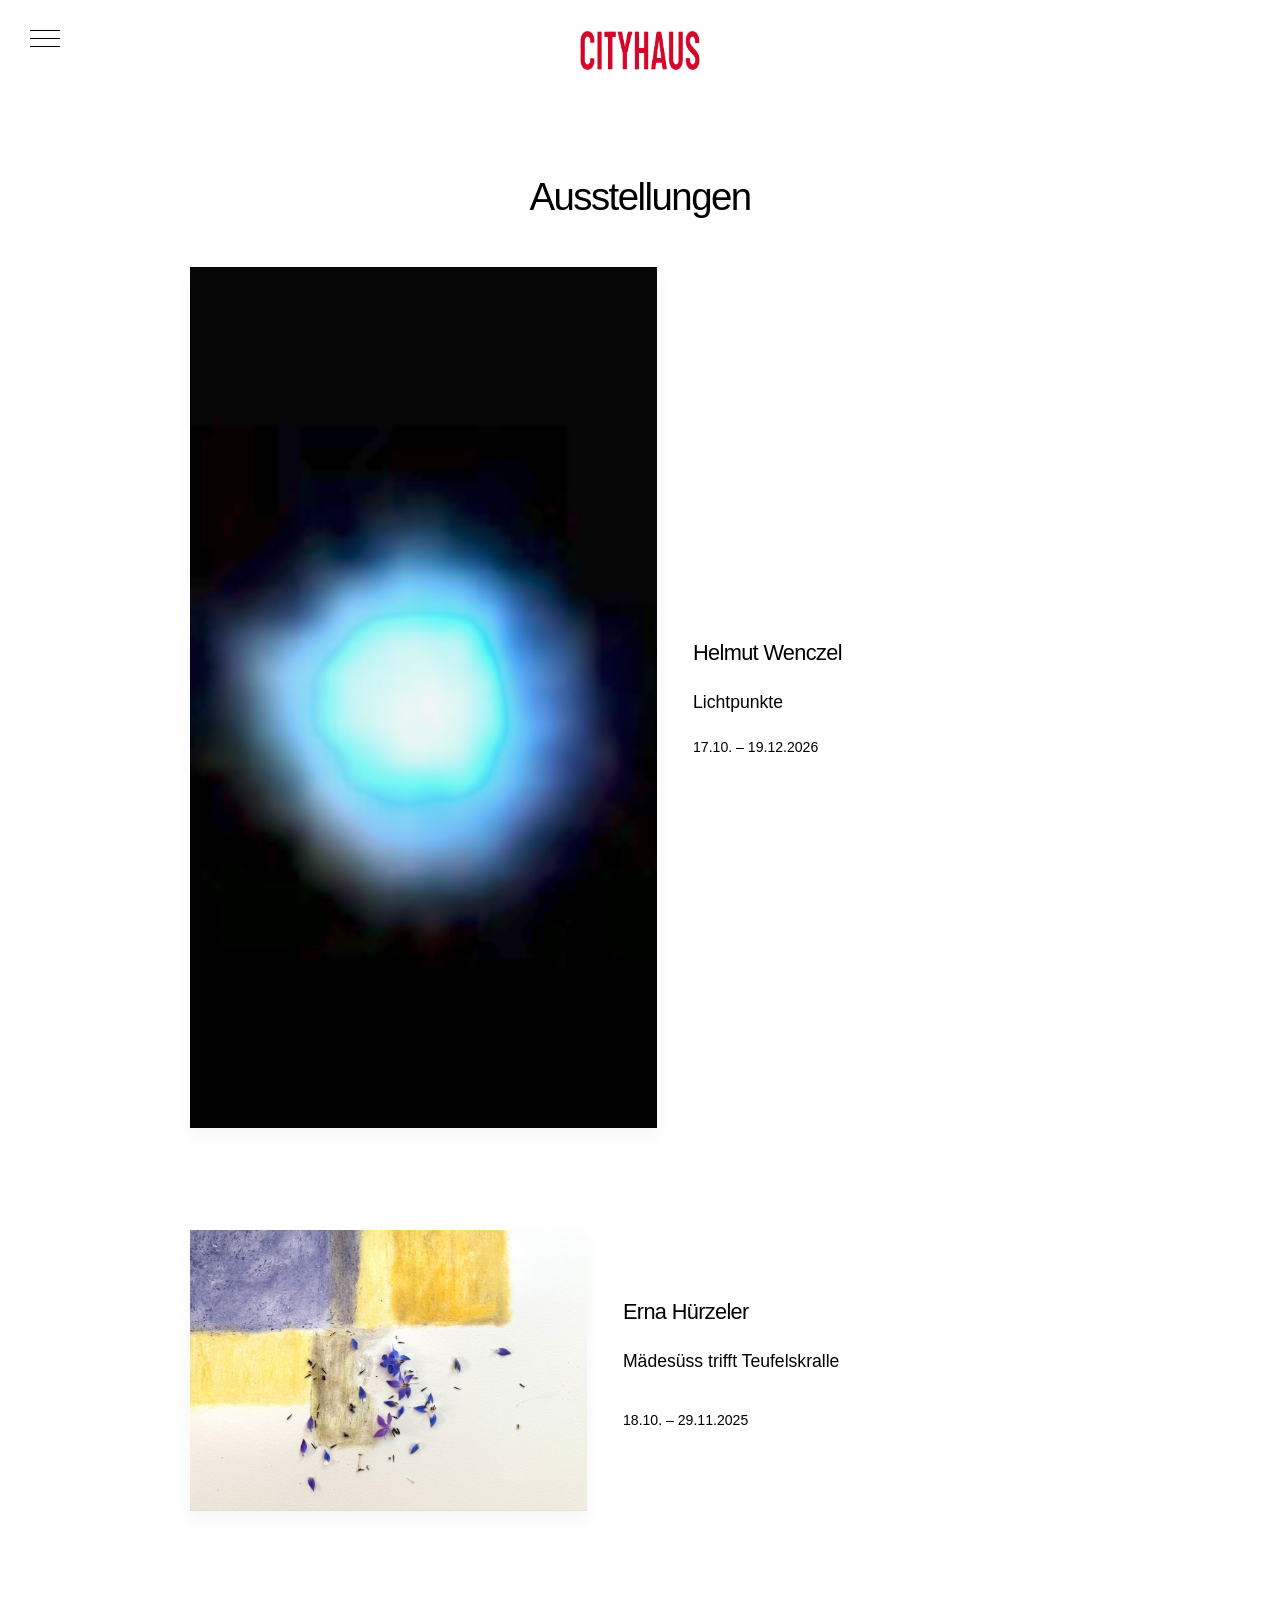
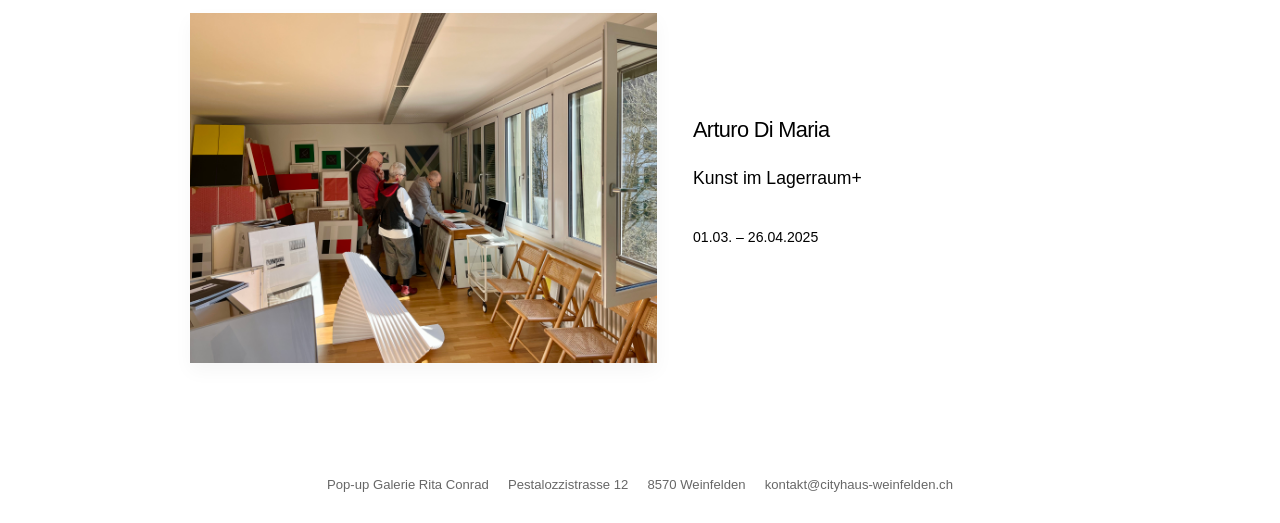
==== commit 098f793a: "Major update: layout, copy, press, contact, about text" ====
--- a/ausstellungen.html
+++ b/ausstellungen.html
@@ -33,6 +33,7 @@
     </header>
 
     <main class="page-shell">
+      <h1 class="page-title">Ausstellungen</h1>
       <section class="exhibition-list">
         <article class="exhibit-row">
           <div class="exhibit-image">
@@ -41,14 +42,16 @@
           <div class="exhibit-copy">
             <h2>Helmut Wenczel</h2>
             <p class="exhibit-title">Lichtpunkte</p>
-            <p class="exhibit-dates">16.10. – 19.12.2026</p>
+            <div class="exhibit-dates">17.10. – 19.12.2026</div>
           </div>
         </article>
 
         <article class="exhibit-row reverse">
-          <div class="exhibit-image">
-            <img src="assets/Ausstellung_Erna.png" alt="Erna Hürzeler Mädesüss trifft Teufelskralle" />
-          </div>
+          <a href="assets/Presse_Erna-Hürzeler_Ausstellung Cityhaus.pdf" target="_blank" rel="noopener noreferrer" style="display:block;">
+            <div class="exhibit-image">
+              <img src="assets/Ausstellung_Erna.png" alt="Erna Hürzeler Mädesüss trifft Teufelskralle" />
+            </div>
+          </a>
           <div class="exhibit-copy">
             <h2>Erna Hürzeler</h2>
             <p class="exhibit-title">Mädesüss trifft Teufelskralle</p>
@@ -61,7 +64,7 @@
             <img src="assets/Ausstellung_Arturo.png" alt="Arturo di Maria Kunst im Lagerraum+" />
           </div>
           <div class="exhibit-copy">
-            <h2>Arturo di Maria</h2>
+            <h2>Arturo Di Maria</h2>
             <p class="exhibit-title">Kunst im Lagerraum+</p>
             <p class="exhibit-dates">01.03. – 26.04.2025</p>
           </div>
@@ -74,7 +77,7 @@
         <p>Pop-up Galerie Rita Conrad</p>
         <p>Pestalozzistrasse 12</p>
         <p>8570 Weinfelden</p>
-        <p><a href="mailto:kontakt@cityhausweinfelden.ch">kontakt@cityhausweinfelden.ch</a></p>
+        <p><a href="mailto:kontakt@cityhaus-weinfelden.ch">kontakt@cityhaus-weinfelden.ch</a></p>
       </div>
     </footer>
 
--- a/css/style.css
+++ b/css/style.css
@@ -58,17 +58,12 @@
 }
 
 .brand img {
-  width: min(118px, 24vw);
+  width: min(136px, 24vw);
   height: auto;
 }
 
 .brand-location {
-  font-size: 0.68rem;
-  letter-spacing: 0.11em;
-  text-transform: none;
-  font-weight: 400;
-  color: rgba(0, 0, 0, 0.6);
-  line-height: 1.1;
+  display: none;
 }
 
 .main-nav {
@@ -163,6 +158,15 @@
   padding: 100px 0 80px;
 }
 
+.page-title {
+  font-size: clamp(2.2rem, 3vw, 3.1rem);
+  font-weight: 400;
+  letter-spacing: -0.04em;
+  text-align: center;
+  margin: 0 0 48px;
+  color: #000;
+}
+
 .hero-split {
   display: grid;
   grid-template-columns: 1fr 0.8fr;
@@ -286,13 +290,15 @@
 
 .exhibit-row {
   display: grid;
-  grid-template-columns: 1.2fr 0.9fr;
-  gap: 28px;
-  align-items: center;
+  grid-template-columns: 1fr 0.85fr;
+  gap: 36px;
+  align-items: center;
+  max-width: 900px;
+  margin: 0 auto;
 }
 
 .exhibit-row.reverse {
-  grid-template-columns: 0.9fr 1.2fr;
+  grid-template-columns: 0.85fr 1fr;
 }
 
 .exhibit-row.reverse .exhibit-image { order: 2; }
@@ -316,9 +322,17 @@
 }
 
 .exhibit-copy h2 {
-  font-size: clamp(1.8rem, 2.4vw, 2.6rem);
-  font-weight: 500;
-  letter-spacing: -0.05em;
+  font-size: clamp(1.35rem, 1.7vw, 1.8rem);
+  font-weight: 400;
+  letter-spacing: -0.03em;
+}
+
+.exhibit-title {
+  font-size: 1.1rem;
+}
+
+.exhibit-dates {
+  font-size: 0.88rem;
 }
 
 .exhibit-title,
@@ -367,7 +381,7 @@
 .artist-list {
   display: flex;
   flex-direction: column;
-  gap: 102px;
+  gap: 306px;
 }
 
 .artist-card {
@@ -388,6 +402,10 @@
 
 .artist-card-reverse > img {
   order: 2;
+  aspect-ratio: 3/4;
+  object-fit: cover;
+  object-position: center 20%;
+  max-width: 520px;
 }
 
 .artist-card img {
@@ -395,13 +413,20 @@
   max-width: 460px;
   margin: 0;
   box-shadow: var(--shadow);
+  filter: grayscale(1) contrast(1.02);
+  transition: filter 0.35s ease;
+}
+
+.artist-card img:hover,
+.artist-card img:focus-visible {
+  filter: grayscale(0) contrast(1.04) saturate(1.08);
 }
 
 .artist-card h3 {
   margin: 0;
-  font-size: clamp(1.7rem, 2vw, 2.4rem);
-  font-weight: 500;
-  letter-spacing: -0.05em;
+  font-size: clamp(2.2rem, 3vw, 3.1rem);
+  font-weight: 400;
+  letter-spacing: -0.04em;
 }
 
 .artist-card p {
@@ -472,7 +497,7 @@
 }
 
 .about-visual {
-  width: min(500px, 60%);
+  width: min(580px, 70%);
   margin-bottom: 26px;
 }
 
@@ -482,8 +507,15 @@
 }
 
 .about-text {
-  max-width: 760px;
+  max-width: min(580px, 70%);
   text-align: center;
+}
+
+.about-text h2 {
+  font-size: 1.1rem;
+  font-weight: 500;
+  letter-spacing: -0.02em;
+  margin: 1.5rem 0 0.5rem;
 }
 
 .site-footer {
@@ -500,7 +532,7 @@
   justify-content: center;
   gap: 0.2rem 1.2rem;
   text-align: center;
-  font-size: 0.72rem;
+  font-size: 0.82rem;
   line-height: 1.5;
   color: rgba(0, 0, 0, 0.6);
 }
@@ -528,7 +560,7 @@
 
 .contact-info p {
   margin: 0 0 10px;
-  font-size: 1rem;
+  font-size: 1.1rem;
   color: var(--text);
 }
 
@@ -544,10 +576,19 @@
 
 .contact-hours h2 {
   margin: 0 0 12px;
-  font-size: 1.05rem;
-  letter-spacing: 0.08em;
-  text-transform: uppercase;
-  font-weight: 600;
+  font-size: 0.95rem;
+  letter-spacing: 0.04em;
+  font-weight: 400;
+}
+
+.contact-hours p {
+  font-size: 0.9rem;
+  color: rgba(0, 0, 0, 0.7);
+  margin: 0 0 4px;
+}
+
+.contact-address {
+  margin-top: 2rem;
 }
 
 .map-frame {
@@ -605,7 +646,7 @@
   }
 
   .brand img {
-    width: min(240px, 60vw);
+    width: min(90px, 22vw);
   }
 
   .hero-split,
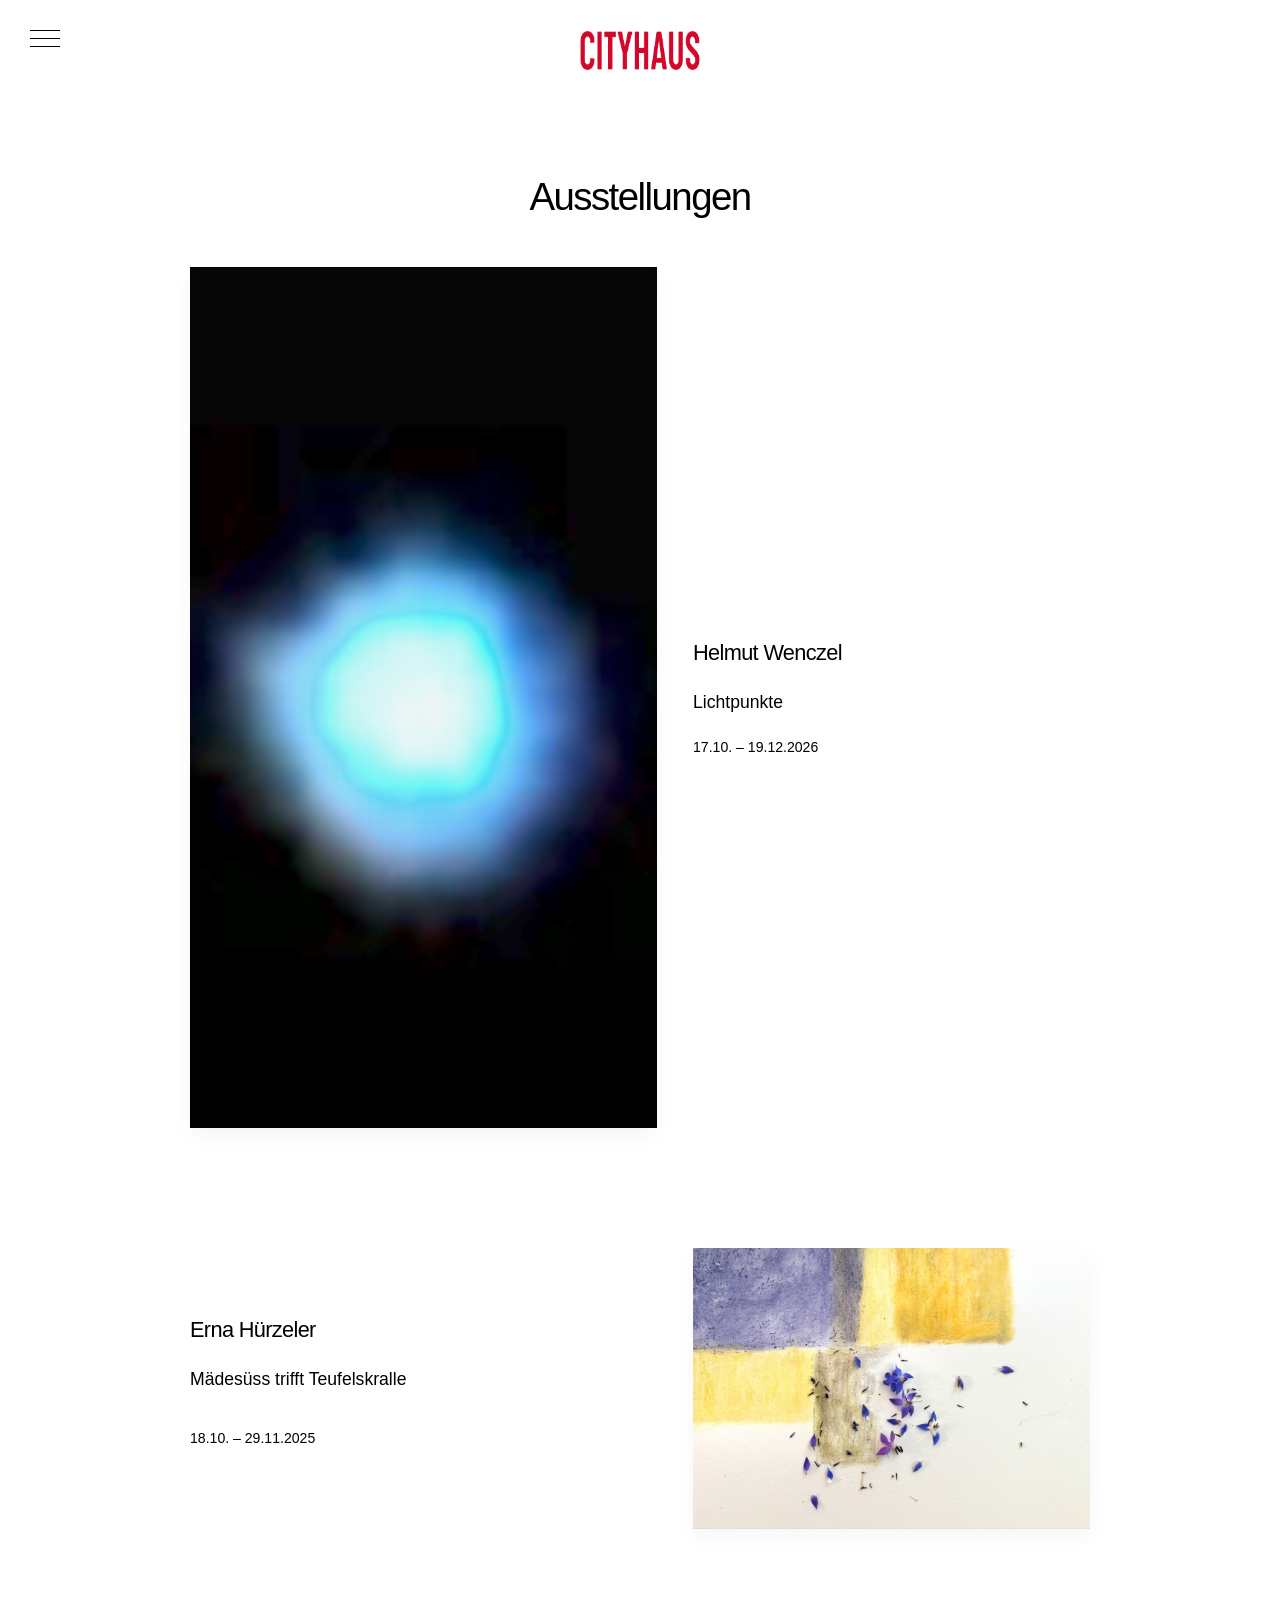
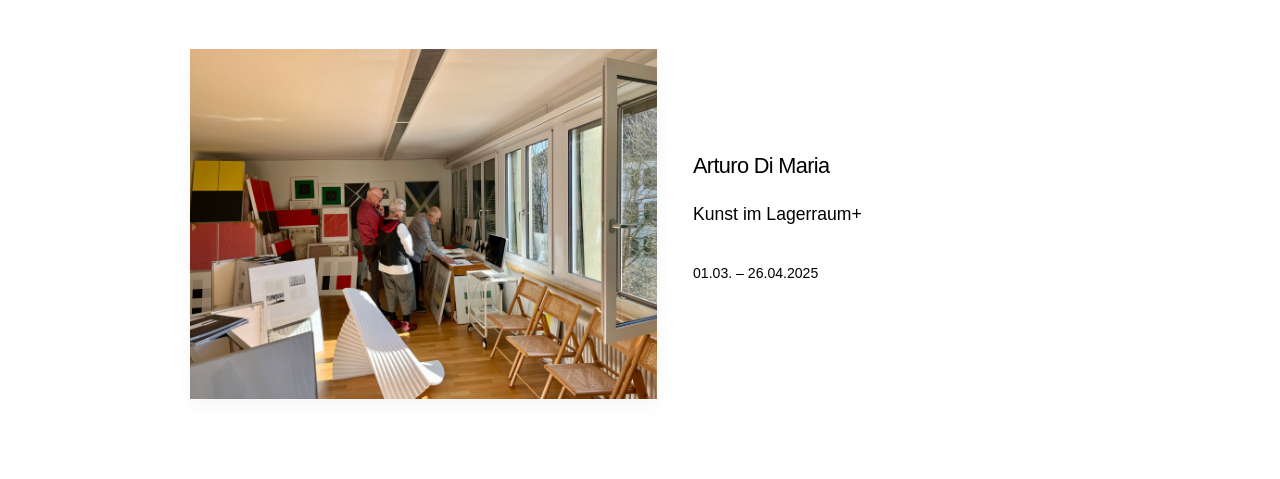
==== commit 77294760: "Layout refinements: spacing, encoding fixes, contact page" ====
--- a/ausstellungen.html
+++ b/ausstellungen.html
@@ -1,4 +1,4 @@
-<!DOCTYPE html>
+﻿<!DOCTYPE html>
 <html lang="de">
   <head>
     <meta charset="UTF-8" />
@@ -46,17 +46,17 @@
           </div>
         </article>
 
-        <article class="exhibit-row reverse">
+        <article class="exhibit-row">
+          <div class="exhibit-copy">
+            <h2>Erna Hürzeler</h2>
+            <p class="exhibit-title">Mädesüss trifft Teufelskralle</p>
+            <p class="exhibit-dates">18.10. – 29.11.2025</p>
+          </div>
           <a href="assets/Presse_Erna-Hürzeler_Ausstellung Cityhaus.pdf" target="_blank" rel="noopener noreferrer" style="display:block;">
             <div class="exhibit-image">
               <img src="assets/Ausstellung_Erna.png" alt="Erna Hürzeler Mädesüss trifft Teufelskralle" />
             </div>
           </a>
-          <div class="exhibit-copy">
-            <h2>Erna Hürzeler</h2>
-            <p class="exhibit-title">Mädesüss trifft Teufelskralle</p>
-            <p class="exhibit-dates">18.10. – 29.11.2025</p>
-          </div>
         </article>
 
         <article class="exhibit-row">
@@ -72,15 +72,6 @@
       </section>
     </main>
 
-    <footer class="site-footer">
-      <div class="site-footer-row">
-        <p>Pop-up Galerie Rita Conrad</p>
-        <p>Pestalozzistrasse 12</p>
-        <p>8570 Weinfelden</p>
-        <p><a href="mailto:kontakt@cityhaus-weinfelden.ch">kontakt@cityhaus-weinfelden.ch</a></p>
-      </div>
-    </footer>
-
     <script src="js/script.js"></script>
   </body>
 </html>
--- a/css/style.css
+++ b/css/style.css
@@ -285,7 +285,7 @@
 .exhibition-list {
   display: flex;
   flex-direction: column;
-  gap: 102px;
+  gap: 120px;
 }
 
 .exhibit-row {
@@ -381,7 +381,7 @@
 .artist-list {
   display: flex;
   flex-direction: column;
-  gap: 306px;
+  gap: 120px;
 }
 
 .artist-card {
@@ -487,13 +487,19 @@
   color: var(--text);
 }
 
-.about-page,
-.contact-page {
+.about-page {
   display: flex;
   flex-direction: column;
   align-items: center;
   justify-content: center;
   gap: 22px;
+}
+
+.contact-page {
+  display: flex;
+  flex-direction: column;
+  align-items: center;
+  justify-content: center;
 }
 
 .about-visual {
@@ -576,19 +582,20 @@
 
 .contact-hours h2 {
   margin: 0 0 12px;
-  font-size: 0.95rem;
+  font-size: 1.1rem;
   letter-spacing: 0.04em;
   font-weight: 400;
 }
 
 .contact-hours p {
-  font-size: 0.9rem;
-  color: rgba(0, 0, 0, 0.7);
+  font-size: 1.1rem;
+  color: var(--text);
   margin: 0 0 4px;
 }
 
 .contact-address {
   margin-top: 2rem;
+  margin-bottom: 2.5rem;
 }
 
 .map-frame {
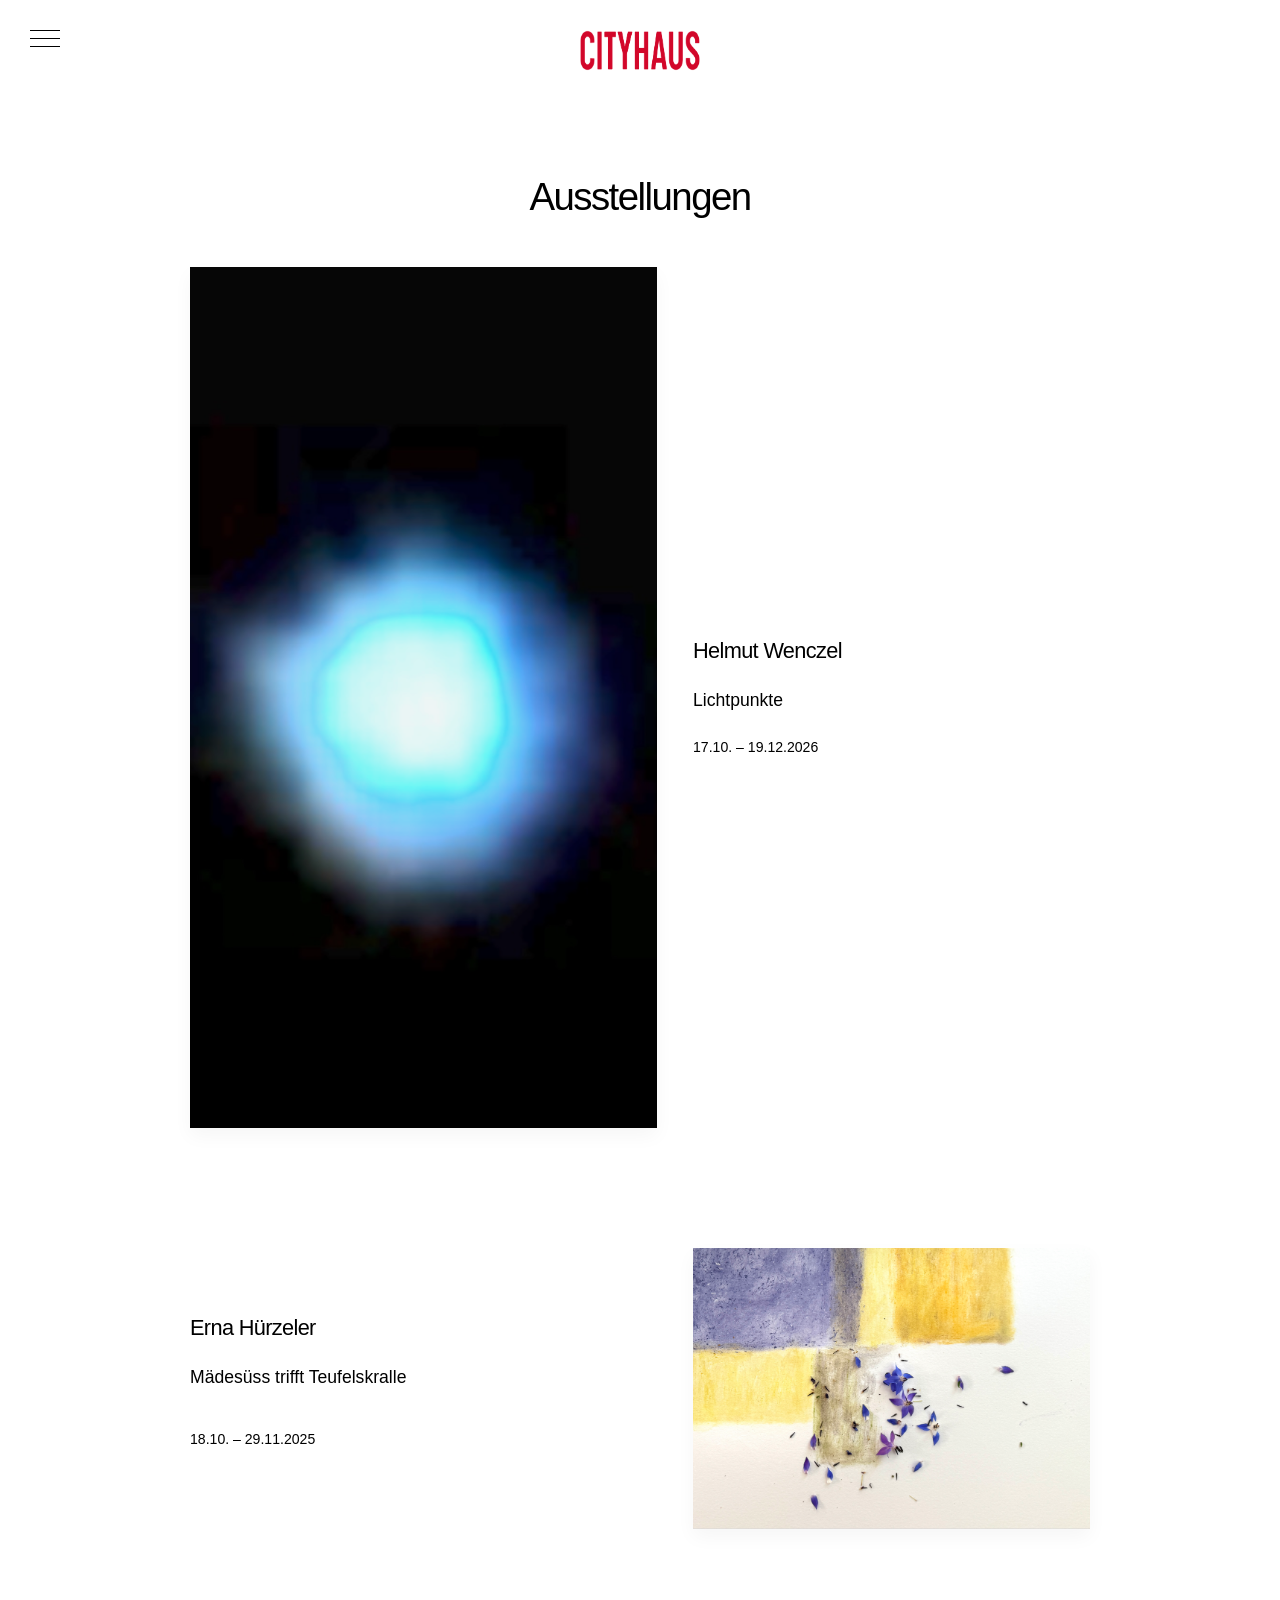
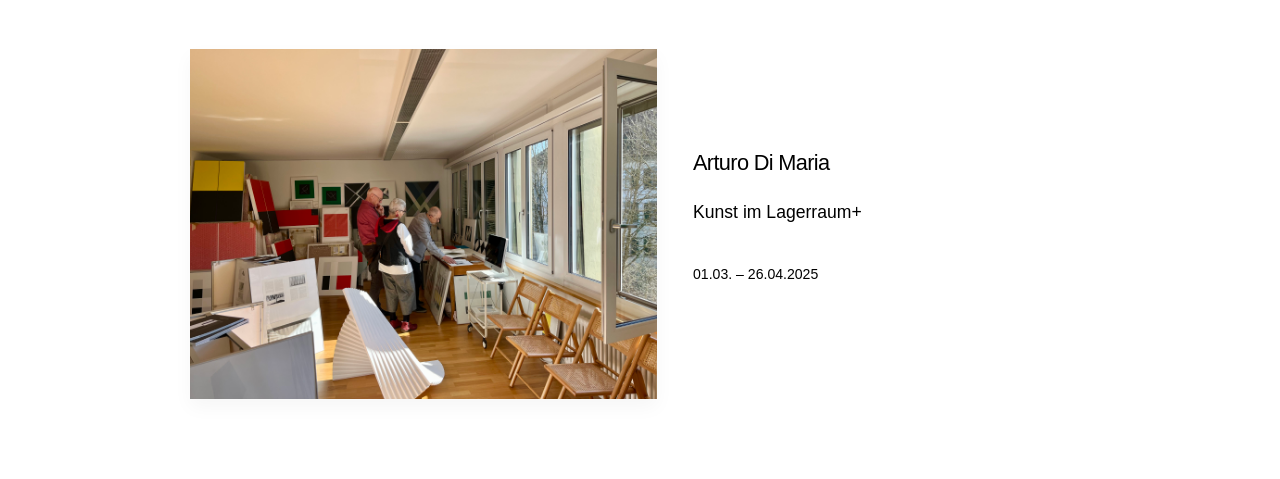
==== commit ed46d5d5: "Lowercase about menu label" ====
--- a/ausstellungen.html
+++ b/ausstellungen.html
@@ -21,7 +21,7 @@
           <li><a href="ausstellungen.html" class="active">Ausstellungen</a></li>
           <li><a href="kuenstler.html">Künstler</a></li>
           <li><a href="presse.html">Presse</a></li>
-          <li><a href="ueber-uns.html">Über uns</a></li>
+          <li><a href="ueber-uns.html">über uns</a></li>
           <li><a href="kontakt.html">Kontakt</a></li>
         </ul>
       </nav>
--- a/css/style.css
+++ b/css/style.css
@@ -46,13 +46,13 @@
 }
 
 .brand {
-  display: flex;
+  display: inline-flex;
   flex-direction: column;
   align-items: center;
   justify-content: center;
   gap: 4px;
   text-align: center;
-  width: 100%;
+  width: fit-content;
   margin: 0;
   padding-top: 8px;
 }
@@ -242,10 +242,26 @@
 .exhibit-title,
 .exhibit-dates,
 .featured-copy p,
-.contact-card p,
+.contact-card p {
+  font-size: 1rem;
+  color: rgba(0, 0, 0, 0.6);
+  line-height: 1.35;
+}
+
+.about-text {
+  width: min(580px, 100%);
+  max-width: 100%;
+  text-align: left;
+  margin: 0 auto;
+  color: #000;
+}
+
 .about-text p {
   font-size: 1rem;
-  color: rgba(0, 0, 0, 0.6);
+  line-height: 1.5;
+  color: #000;
+  text-align: justify;
+  hyphens: auto;
 }
 
 .initial-prompt {
@@ -503,18 +519,14 @@
 }
 
 .about-visual {
-  width: min(580px, 70%);
+  width: min(580px, 100%);
   margin-bottom: 26px;
+  align-self: center;
 }
 
 .about-visual img {
   width: 100%;
   height: auto;
-}
-
-.about-text {
-  max-width: min(580px, 70%);
-  text-align: center;
 }
 
 .about-text h2 {
@@ -663,11 +675,53 @@
     grid-template-columns: 1fr;
   }
 
+  .exhibit-row > .exhibit-image,
+  .exhibit-row > a,
+  .exhibit-row > .exhibit-copy {
+    order: initial;
+  }
+
+  .exhibit-row > .exhibit-image,
+  .exhibit-row > a {
+    order: 1;
+  }
+
+  .exhibit-row > .exhibit-copy {
+    order: 2;
+  }
+
+  .artist-card,
+  .artist-card-reverse {
+    grid-template-columns: 1fr;
+  }
+
+  .artist-card > img,
+  .artist-card-reverse > img {
+    order: 1;
+  }
+
+  .artist-card > div,
+  .artist-card-reverse > div {
+    order: 2;
+  }
+
+  .about-page {
+    display: flex;
+  }
+
   .exhibit-row.reverse .exhibit-image,
   .exhibit-row.reverse .exhibit-copy {
     order: initial;
   }
 
+  .about-text {
+    max-width: min(580px, 100%);
+  }
+
+  .about-visual {
+    width: min(580px, 100%);
+  }
+
   .page-shell {
     width: min(100% - 24px, 1100px);
     padding-top: 28px;
